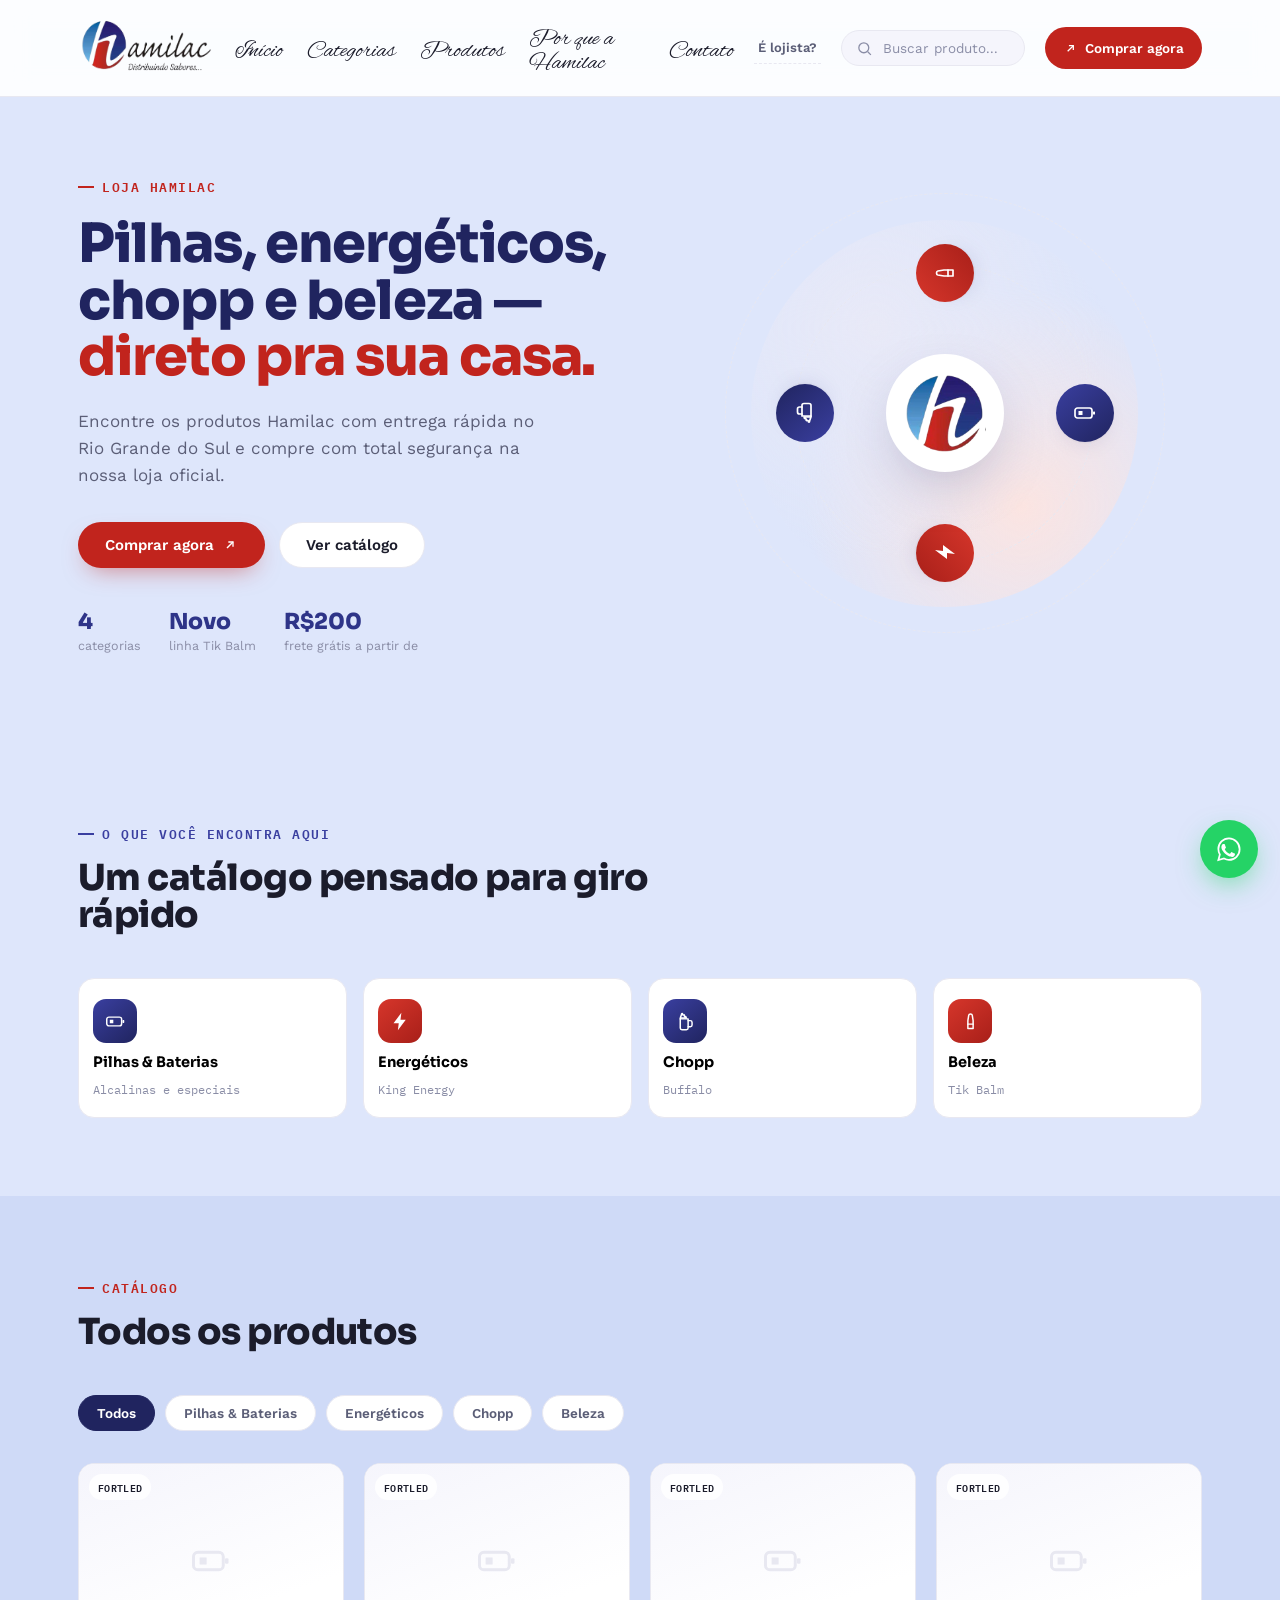
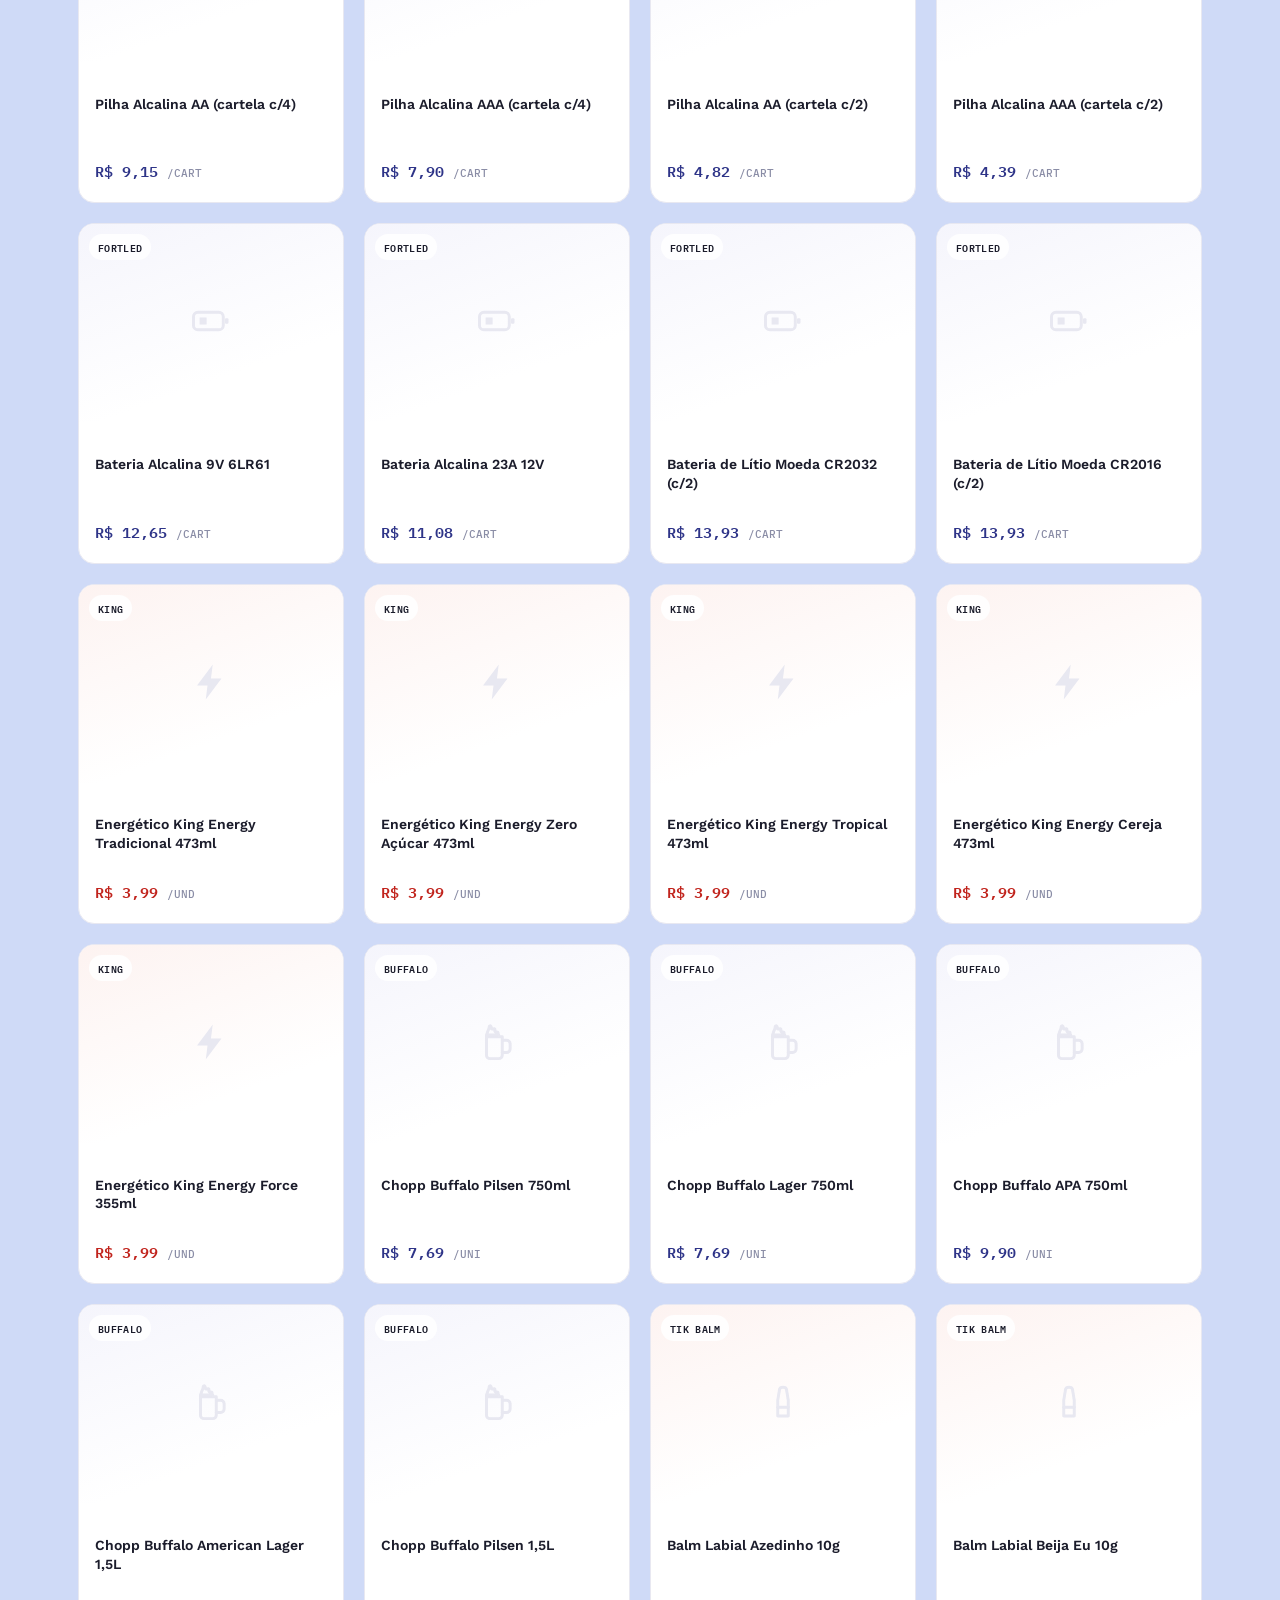
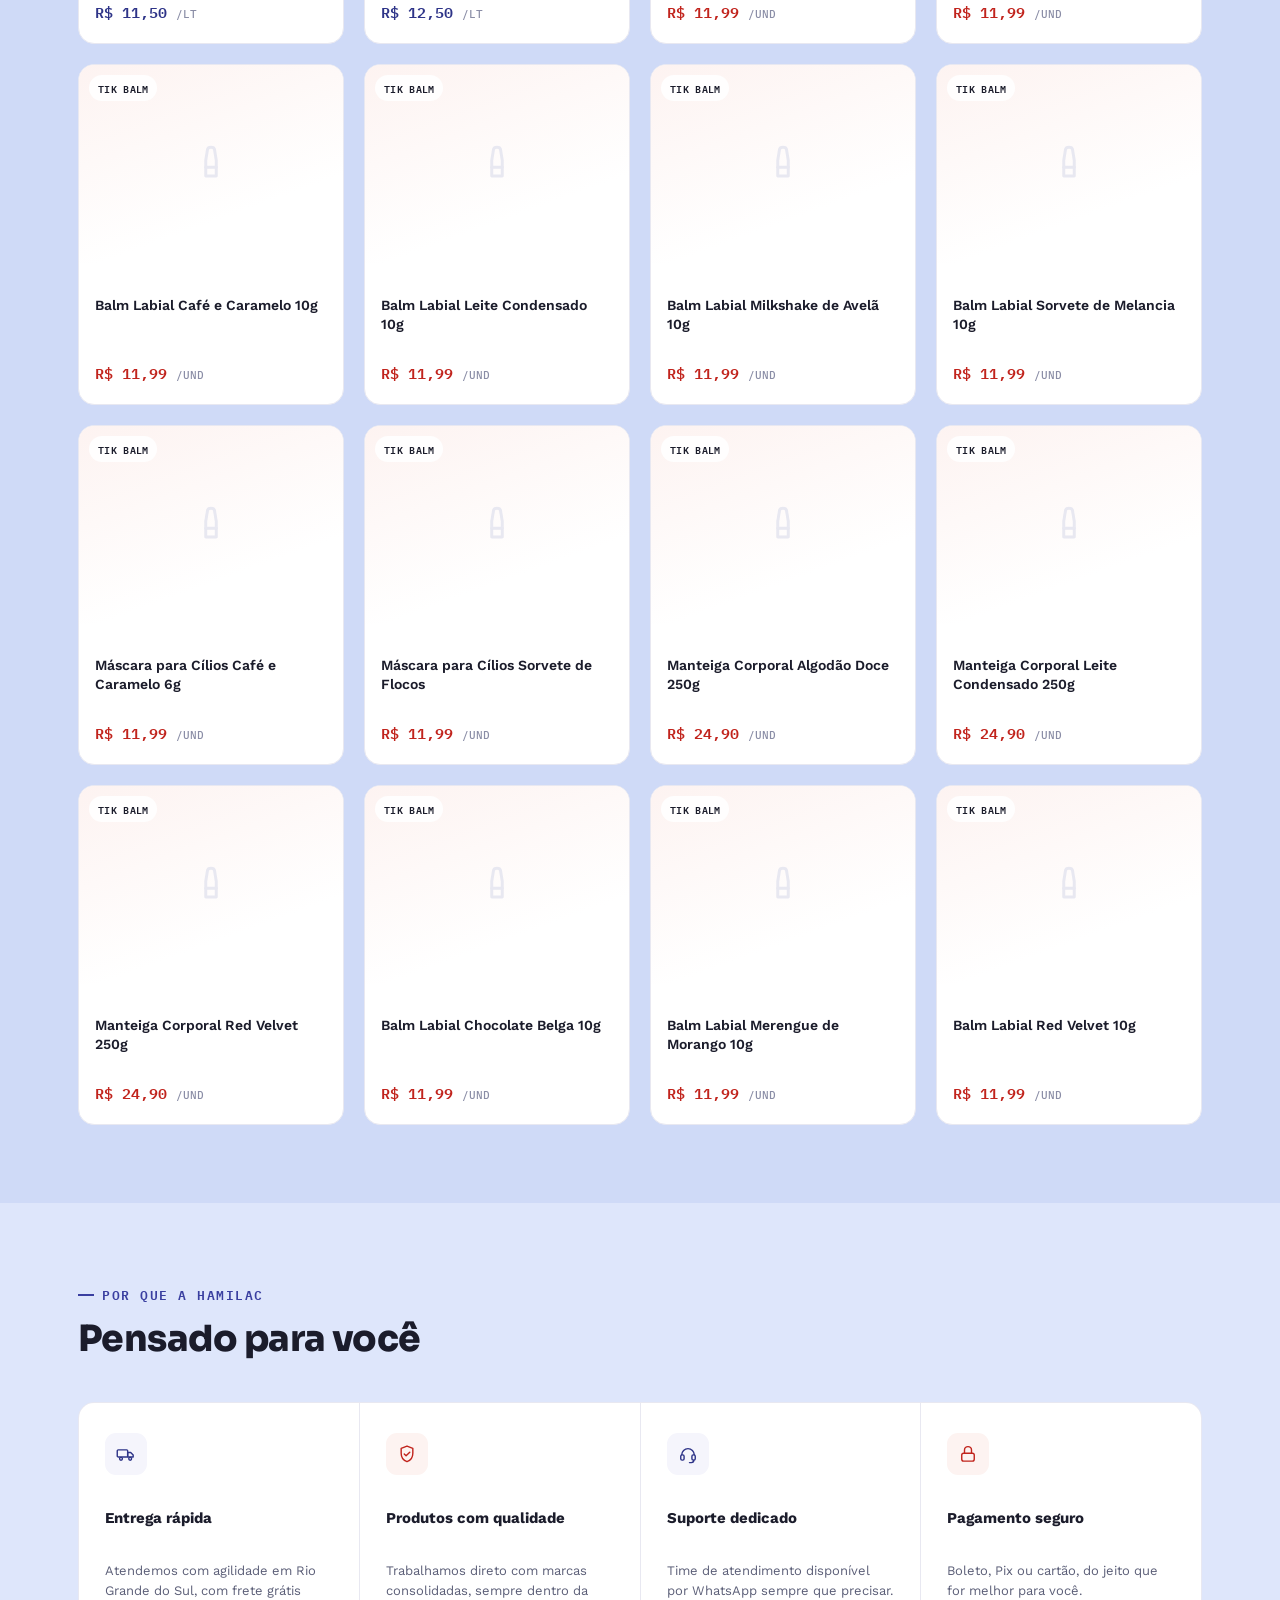
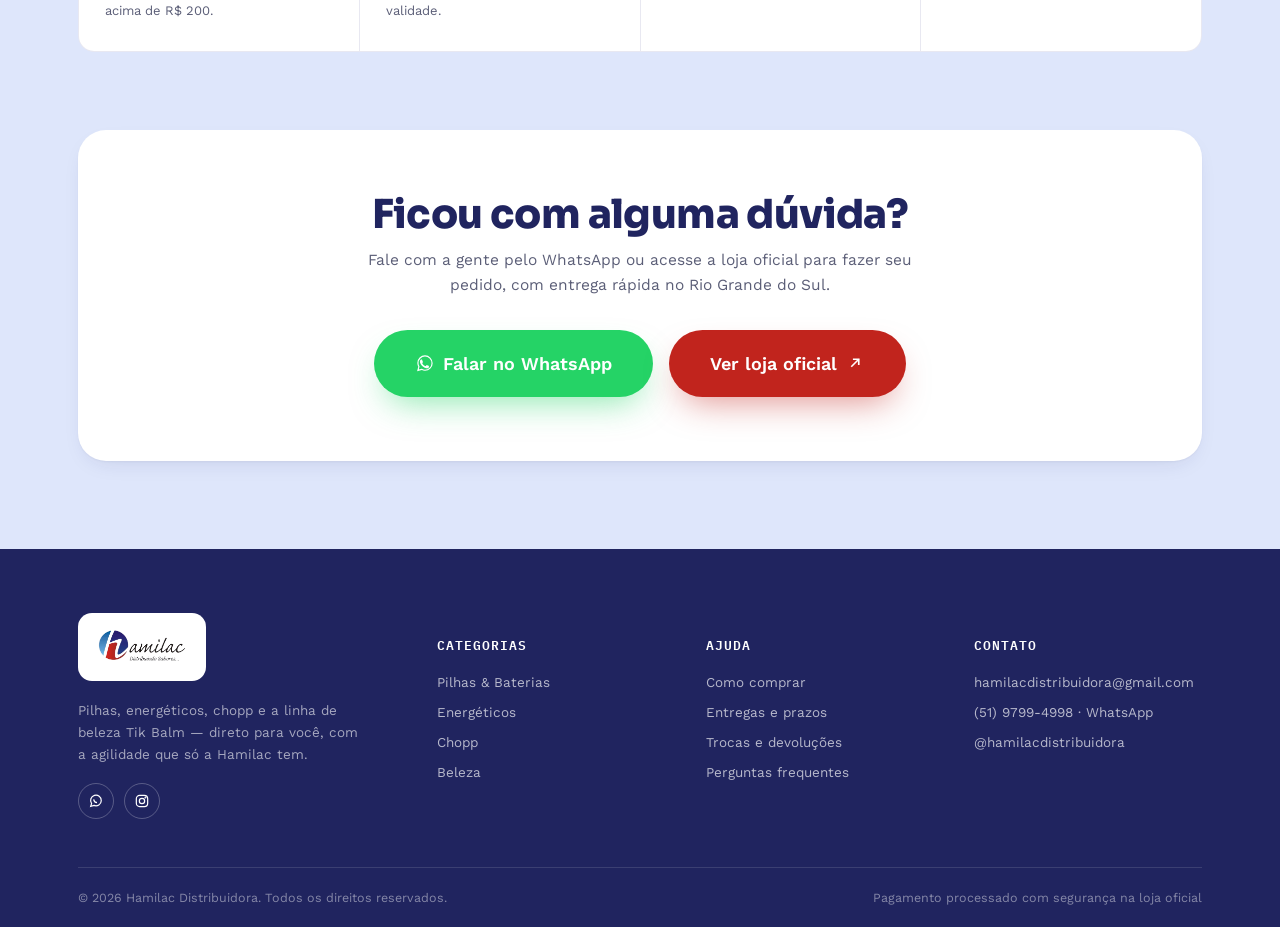
==== cliente.html @ 35d3aaf1 "divisor de águas" ====
<!DOCTYPE html>
<html lang="pt-BR">
<head>
<meta charset="UTF-8">
<meta name="viewport" content="width=device-width, initial-scale=1.0">
<title>Hamilac — Compre direto | Distribuindo Sabores</title>
<meta name="description" content="Hamilac — pilhas, energéticos, chopp e a linha de beleza Tik Balm. Compre direto na nossa loja oficial, com entrega no Rio Grande do Sul.">
<link rel="icon" href="assets/favicon.png" type="image/png">
<link rel="preconnect" href="https://fonts.googleapis.com">
<link rel="preconnect" href="https://fonts.gstatic.com" crossorigin>
<link href="https://fonts.googleapis.com/css2?family=Alex+Brush&family=Sora:wght@500;600;700;800&family=Work+Sans:wght@400;500;600&family=IBM+Plex+Mono:wght@500;600&display=swap" rel="stylesheet">
<link rel="stylesheet" href="styles.css">
<script>window.HAMILAC_MODE = 'b2c';</script>
</head>
<body>

<header class="site">
  <div class="wrap nav">
    <a href="index.html" class="brand">
      <img src="assets/logo-full.png" alt="Hamilac — Distribuindo Sabores">
    </a>
    <nav class="nav-links" aria-label="Navegação principal">
      <a href="#inicio">Início</a>
      <a href="#categorias">Categorias</a>
      <a href="#produtos">Produtos</a>
      <a href="#vantagens">Por que a Hamilac</a>
      <a href="#contato">Contato</a>
    </nav>
    <a href="empresa.html" class="cross-link">É lojista?</a>
    <label class="nav-search">
      <svg viewBox="0 0 24 24" fill="none" stroke="currentColor" stroke-width="1.8"><circle cx="11" cy="11" r="7"/><line x1="21" y1="21" x2="16.6" y2="16.6"/></svg>
      <input id="searchInput" type="text" placeholder="Buscar produto...">
    </label>
    <a href="#" target="_blank" rel="noopener" class="store-link js-store-link" title="Comprar na loja oficial">
      <svg viewBox="0 0 24 24" fill="none" stroke="currentColor" stroke-width="2"><path d="M7.5 16.5 16.5 7.5"/><path d="M9.5 7.5h7v7"/></svg>
      <span class="store-link-text">Comprar agora</span>
    </a>
    <button class="icon-btn menu-toggle" id="menuBtn" aria-label="Abrir menu">
      <svg viewBox="0 0 24 24" fill="none" stroke="currentColor" stroke-width="1.8"><line x1="3" y1="6" x2="21" y2="6"/><line x1="3" y1="12" x2="21" y2="12"/><line x1="3" y1="18" x2="21" y2="18"/></svg>
    </button>
  </div>
</header>

<div class="mobile-panel" id="mobilePanel">
  <div class="top">
    <span style="font-family:'Sora';font-weight:800;font-size:19px;">Menu</span>
    <button class="icon-btn" id="mobileClose" aria-label="Fechar menu">
      <svg viewBox="0 0 24 24" fill="none" stroke="currentColor" stroke-width="1.8"><line x1="5" y1="5" x2="19" y2="19"/><line x1="19" y1="5" x2="5" y2="19"/></svg>
    </button>
  </div>
  <a href="#inicio">Início</a>
  <a href="#categorias">Categorias</a>
  <a href="#produtos">Produtos</a>
  <a href="#vantagens">Por que a Hamilac</a>
  <a href="#contato">Contato</a>
  <a href="empresa.html" style="color:var(--blue-700);">É lojista? Ver condições</a>
  <a href="#" target="_blank" rel="noopener" class="js-store-link btn btn--primary" style="margin-top:20px;">Comprar na loja oficial</a>
</div>

<main>
  <section class="hero" id="inicio">
    <div class="wrap">
      <div>
        <span class="eyebrow eyebrow--red">LOJA HAMILAC</span>
        <h1>Pilhas, energéticos, chopp e beleza — <em>direto pra sua casa.</em></h1>
        <p class="lede">Encontre os produtos Hamilac com entrega rápida no Rio Grande do Sul e compre com total segurança na nossa loja oficial.</p>
        <div class="hero-ctas">
          <a href="#" target="_blank" rel="noopener" class="btn btn--primary js-store-link">
            Comprar agora
            <svg viewBox="0 0 24 24" fill="none" stroke="currentColor" stroke-width="2"><path d="M7.5 16.5 16.5 7.5"/><path d="M9.5 7.5h7v7"/></svg>
          </a>
          <a href="#produtos" class="btn btn--ghost">Ver catálogo</a>
        </div>
        <div class="hero-stats">
          <div class="hero-stat"><b>4</b><span>categorias</span></div>
          <div class="hero-stat"><b>Novo</b><span>linha Tik Balm</span></div>
          <div class="hero-stat"><b>R$200</b><span>frete grátis a partir de</span></div>
        </div>
      </div>
      <div class="orbit-wrap" aria-hidden="true">
        <div class="orbit-bg"></div>
        <div class="orbit-ring"></div>
        <div class="orbit-ring orbit-ring--in"></div>
        <div id="orbitItems"></div>
        <div class="orbit-center"><img src="assets/logo-icon.png" alt=""></div>
      </div>
    </div>
  </section>

  <section class="section" id="categorias">
    <div class="wrap">
      <div class="section-head">
        <span class="eyebrow eyebrow--blue">O QUE VOCÊ ENCONTRA AQUI</span>
        <h2>Um catálogo pensado para giro rápido</h2>
      </div>
      <div class="cat-grid" id="catGrid"></div>
    </div>
  </section>

  <section class="section section--tint" id="produtos">
    <div class="wrap">
      <div class="section-head">
        <span class="eyebrow eyebrow--red">CATÁLOGO</span>
        <h2>Todos os produtos</h2>
      </div>
      <div class="filters" id="filters"></div>
      <div class="prod-grid" id="prodGrid"></div>
    </div>
  </section>

  <section class="section" id="vantagens">
    <div class="wrap">
      <div class="section-head">
        <span class="eyebrow eyebrow--blue">POR QUE A HAMILAC</span>
        <h2>Pensado para você</h2>
      </div>
      <div class="value-grid" id="valueGrid"></div>
    </div>
  </section>

  <section class="section" style="padding-top:0;">
    <div class="wrap">
      <div class="news">
        <div class="news-text">
          <h2>Ficou com alguma dúvida?</h2>
          <p>Fale com a gente pelo WhatsApp ou acesse a loja oficial para fazer seu pedido, com entrega rápida no Rio Grande do Sul.</p>
        </div>
        <div class="news-ctas">
          <a href="#" target="_blank" rel="noopener" class="btn btn--whatsapp btn--xl js-whatsapp-link">
            <svg viewBox="0 0 24 24" fill="none"><path d="M8.7 8.4c-.2-.5-.4-.5-.6-.5h-.5c-.2 0-.5.1-.7.3-.3.3-1 .9-1 2.3 0 1.4 1 2.7 1.1 2.9.1.2 1.9 3 4.6 4.2 2.3.9 2.7.7 3.2.7.5 0 1.6-.6 1.8-1.3.2-.6.2-1.2.1-1.3-.1-.1-.2-.2-.5-.3-.3-.1-1.6-.8-1.8-.9-.2-.1-.4-.1-.6.1-.2.3-.7.9-.8 1-.2.2-.3.2-.6.1-.3-.1-1.1-.4-2.2-1.4-.8-.7-1.3-1.6-1.5-1.9-.1-.3 0-.4.1-.5l.4-.5c.1-.2.2-.3.3-.4.1-.2.1-.3 0-.5-.1-.1-.6-1.4-.8-1.9Z" fill="#fff"/><path d="M12 3.5C7.3 3.5 3.5 7.3 3.5 12c0 1.6.4 3.1 1.2 4.4l-1.2 4.4 4.5-1.2c1.3.7 2.7 1.1 4 1.1 4.7 0 8.5-3.8 8.5-8.5S16.7 3.5 12 3.5Z" fill="none" stroke="#fff" stroke-width="1.4"/></svg>
            Falar no WhatsApp
          </a>
          <a href="#" target="_blank" rel="noopener" class="btn btn--primary btn--xl js-store-link">
            Ver loja oficial
            <svg viewBox="0 0 24 24" fill="none" stroke="currentColor" stroke-width="2"><path d="M7.5 16.5 16.5 7.5"/><path d="M9.5 7.5h7v7"/></svg>
          </a>
        </div>
      </div>
    </div>
  </section>
</main>

<footer class="site" id="contato">
  <div class="wrap">
    <div class="foot-grid">
      <div>
        <div class="foot-brand">
          <img src="assets/logo-full.png" alt="Hamilac — Distribuindo Sabores">
        </div>
        <p>Pilhas, energéticos, chopp e a linha de beleza Tik Balm — direto para você, com a agilidade que só a Hamilac tem.</p>
        <div class="foot-social">
          <a href="#" target="_blank" rel="noopener" class="js-whatsapp-link" aria-label="WhatsApp"><svg viewBox="0 0 24 24" fill="none" stroke="currentColor" stroke-width="1.8"><path d="M4 20l1.4-4.2A8 8 0 1 1 9 18.6L4 20Z"/><path d="M8.5 9.5c.3 2.6 2.4 4.7 5 5"/></svg></a>
          <a href="https://www.instagram.com/hamilacdistribuidora/" target="_blank" rel="noopener" aria-label="Instagram"><svg viewBox="0 0 24 24" fill="none" stroke="currentColor" stroke-width="1.8"><rect x="3.5" y="3.5" width="17" height="17" rx="5"/><circle cx="12" cy="12" r="4"/><circle cx="17.2" cy="6.8" r=".6" fill="currentColor"/></svg></a>
        </div>
      </div>
      <div class="foot-col">
        <h5>Categorias</h5>
        <ul id="footCats"></ul>
      </div>
      <div class="foot-col">
        <h5>Ajuda</h5>
        <ul>
          <li><a href="#">Como comprar</a></li>
          <li><a href="#">Entregas e prazos</a></li>
          <li><a href="#">Trocas e devoluções</a></li>
          <li><a href="#">Perguntas frequentes</a></li>
        </ul>
      </div>
      <div class="foot-col">
        <h5>Contato</h5>
        <ul>
          <li><a href="mailto:hamilacdistribuidora@gmail.com">hamilacdistribuidora@gmail.com</a></li>
          <li><a href="#" target="_blank" rel="noopener" class="js-whatsapp-link">(51) 9799-4998 · WhatsApp</a></li>
          <li><a href="https://www.instagram.com/hamilacdistribuidora/" target="_blank" rel="noopener">@hamilacdistribuidora</a></li>
        </ul>
      </div>
    </div>
    <div class="foot-bottom">
      <span>© 2026 Hamilac Distribuidora. Todos os direitos reservados.</span>
      <span>Pagamento processado com segurança na loja oficial</span>
    </div>
  </div>
</footer>

<a href="#" target="_blank" rel="noopener" class="wa-float js-whatsapp-link" aria-label="Falar no WhatsApp">
  <svg viewBox="0 0 24 24" fill="none">
    <path d="M8.7 8.4c-.2-.5-.4-.5-.6-.5h-.5c-.2 0-.5.1-.7.3-.3.3-1 .9-1 2.3 0 1.4 1 2.7 1.1 2.9.1.2 1.9 3 4.6 4.2 2.3.9 2.7.7 3.2.7.5 0 1.6-.6 1.8-1.3.2-.6.2-1.2.1-1.3-.1-.1-.2-.2-.5-.3-.3-.1-1.6-.8-1.8-.9-.2-.1-.4-.1-.6.1-.2.3-.7.9-.8 1-.2.2-.3.2-.6.1-.3-.1-1.1-.4-2.2-1.4-.8-.7-1.3-1.6-1.5-1.9-.1-.3 0-.4.1-.5l.4-.5c.1-.2.2-.3.3-.4.1-.2.1-.3 0-.5-.1-.1-.6-1.4-.8-1.9Z" fill="#fff"/>
    <path d="M12 3.5C7.3 3.5 3.5 7.3 3.5 12c0 1.6.4 3.1 1.2 4.4l-1.2 4.4 4.5-1.2c1.3.7 2.7 1.1 4 1.1 4.7 0 8.5-3.8 8.5-8.5S16.7 3.5 12 3.5Z" fill="none" stroke="#fff" stroke-width="1.4"/>
  </svg>
</a>

<script src="script.js" defer></script>
</body>
</html>
---- styles.css ----
:root{
  --blue-900:#20245F;
  --blue-700:#2E3488;
  --blue-600:#3A3FA0;
  --blue-500:#4C51B6;
  --blue-100:#E8E9F7;
  --blue-050:#F5F5FC;
  --red-700:#A81F19;
  --red-600:#C1241D;
  --red-500:#D6362B;
  --red-100:#FBE4E1;
  --red-050:#FDF3F1;
  --ink:#1B1C2B;
  --ink-soft:#5B5E77;
  --ink-faint:#8A8DA6;
  --paper:#FFFFFF;
  --paper-soft:#FBFBFE;
  --page-bg:#DEE6FB;
  --page-bg-deep:#CFDAF7;
  --line:#E8E8F1;
  --radius-s:10px;
  --radius-m:16px;
  --radius-l:28px;
  --shadow-card:0 1px 2px rgba(27,28,43,.04), 0 8px 24px -12px rgba(32,36,95,.18);
  --shadow-pop:0 20px 60px -20px rgba(32,36,95,.35);
  --ease:cubic-bezier(.2,.7,.2,1);
}

*{box-sizing:border-box;}
html{scroll-behavior:smooth;}
body{
  margin:0;
  font-family:'Work Sans',system-ui,sans-serif;
  color:var(--ink);
  background:var(--page-bg);
  -webkit-font-smoothing:antialiased;
}
img{max-width:100%;display:block;}
a{color:inherit;text-decoration:none;}
button{font-family:inherit;cursor:pointer;}
ul{margin:0;padding:0;list-style:none;}
h1,h2,h3{font-family:'Sora',system-ui,sans-serif;margin:0;line-height:1.05;}
p{margin:0;}
.mono{font-family:'IBM Plex Mono',monospace;}

/* Tamanho padrão para QUALQUER svg solto que não tenha regra própria mais específica.
   Isso evita o bug de ícone "gigante" quando um svg não define width/height. */
svg{width:20px;height:20px;}

:focus-visible{outline:2.5px solid var(--blue-600);outline-offset:3px;}

.wrap{max-width:1180px;margin:0 auto;padding:0 28px;}
.eyebrow{
  font-family:'IBM Plex Mono',monospace;
  font-size:12.5px;
  font-weight:600;
  letter-spacing:.12em;
  text-transform:uppercase;
  display:inline-flex;
  align-items:center;
  gap:8px;
}
.eyebrow::before{content:"";width:16px;height:2px;background:currentColor;display:inline-block;}
.eyebrow--blue{color:var(--blue-600);}
.eyebrow--red{color:var(--red-600);}

.btn{
  display:inline-flex;align-items:center;justify-content:center;gap:8px;
  border-radius:999px;border:1.5px solid transparent;
  padding:13px 26px;font-weight:600;font-size:15px;
  transition:transform .18s var(--ease), box-shadow .18s var(--ease), background .18s var(--ease), border-color .18s var(--ease);
  white-space:nowrap;
}
.btn svg{width:16px;height:16px;flex:none;}
.btn:active{transform:scale(.97);}
.btn--primary{background:var(--red-600);color:#fff;box-shadow:0 10px 24px -10px rgba(193,36,29,.55);}
.btn--primary:hover{background:var(--red-700);box-shadow:0 14px 28px -10px rgba(193,36,29,.6);}
.btn--ghost{border-color:var(--line);color:var(--ink);background:var(--paper);}
.btn--ghost:hover{border-color:var(--blue-500);color:var(--blue-700);}
.btn--block{width:100%;}
.btn--sm{padding:9px 16px;font-size:13.5px;}

/* ---------- HEADER ---------- */
header.site{
  position:sticky;top:0;z-index:60;
  background:rgba(255,255,255,.9);
  backdrop-filter:saturate(180%) blur(14px);
  border-bottom:1px solid var(--line);
}
.nav{display:flex;align-items:center;gap:20px;height:96px;}
.brand{display:flex;align-items:center;margin-right:auto;}
.brand img{height:72px;width:auto;display:block;}
.nav-links{display:flex;align-items:center;gap:24px;}
.nav-links a{
  font-family:'Alex Brush','Sora',cursive;
  font-size:24px;
  font-weight:400;
  color:var(--ink);
  transition:color .15s;
  line-height:1;
  padding-top:6px; /* compensa o espaço visual do script no topo */
}
.nav-links a:hover{color:var(--red-600);}
.nav-search{
  display:flex;align-items:center;gap:8px;
  background:var(--blue-050);border:1px solid var(--line);
  border-radius:999px;padding:8px 14px;width:200px;
}
.nav-search input{
  border:none;background:transparent;outline:none;font-size:13.5px;width:100%;
  font-family:'Work Sans';color:var(--ink);
}
.nav-search input::placeholder{color:var(--ink-faint);}
.nav-search svg{width:17px;height:17px;flex:none;color:var(--ink-faint);}
.icon-btn{
  position:relative;width:42px;height:42px;border-radius:50%;
  display:flex;align-items:center;justify-content:center;
  background:transparent;border:1.5px solid var(--line);color:var(--ink);
  transition:border-color .15s, color .15s;flex:none;
}
.icon-btn:hover{border-color:var(--red-500);color:var(--red-600);}
.icon-btn svg{width:18px;height:18px;}
.menu-toggle{display:none;}

.store-link{
  display:inline-flex;align-items:center;gap:7px;
  background:var(--red-600);color:#fff;border-radius:999px;
  padding:0 18px;height:42px;font-size:13.5px;font-weight:600;white-space:nowrap;
  transition:background .15s, transform .15s;flex:none;
}
.store-link:hover{background:var(--red-700);transform:translateY(-1px);}
.store-link svg{width:15px;height:15px;flex:none;}
.store-link--wa{background:#25D366;}
.store-link--wa:hover{background:#20BD5C;}

.cross-link{
  font-size:13px;font-weight:600;color:var(--ink-soft);
  white-space:nowrap;padding:8px 4px;border-bottom:1.5px dashed var(--line);
  transition:color .15s, border-color .15s;flex:none;
}
.cross-link:hover{color:var(--blue-700);border-color:var(--blue-500);}

/* ---------- HERO ---------- */
.hero{padding:76px 0 88px;overflow:hidden;position:relative;}
.hero .wrap{display:grid;grid-template-columns:1.05fr .95fr;gap:40px;align-items:center;}
.hero h1{font-size:clamp(34px,4.4vw,54px);font-weight:800;letter-spacing:-.02em;margin:18px 0 22px;color:var(--blue-900);}
.hero h1 em{font-style:normal;color:var(--red-600);}
.hero p.lede{font-size:17px;line-height:1.6;color:var(--ink-soft);max-width:480px;margin-bottom:32px;}
.hero-ctas{display:flex;gap:14px;flex-wrap:wrap;margin-bottom:40px;}
.hero-stats{display:flex;gap:28px;flex-wrap:wrap;}
.hero-stat b{display:block;font-family:'Sora';font-size:22px;font-weight:800;color:var(--blue-700);}
.hero-stat span{font-size:12.5px;color:var(--ink-faint);}

/* orbit visual */
.orbit-wrap{position:relative;width:100%;aspect-ratio:1/1;max-width:440px;margin:0 auto;}
.orbit-bg{
  position:absolute;inset:6%;border-radius:50%;
  background:radial-gradient(circle at 32% 28%, var(--blue-100), transparent 60%),
             radial-gradient(circle at 70% 74%, var(--red-100), transparent 55%);
}
.orbit-ring{position:absolute;inset:0;border-radius:50%;border:1.5px dashed var(--line);}
.orbit-ring--in{inset:16%;}
.orbit-center{
  position:absolute;top:50%;left:50%;width:118px;height:118px;
  transform:translate(-50%,-50%);
  background:#fff;border-radius:50%;
  display:flex;align-items:center;justify-content:center;
  box-shadow:var(--shadow-pop);
}
.orbit-center img{width:82px;height:82px;object-fit:contain;}
.orbit-item{
  position:absolute;top:50%;left:50%;width:0;height:0;
  animation-name:orbit-move;animation-timing-function:linear;animation-iteration-count:infinite;
}
.orbit-item .chip{
  position:absolute;top:0;left:0;transform:translate(-50%,-50%);
  width:58px;height:58px;border-radius:50%;
  display:flex;align-items:center;justify-content:center;
  box-shadow:var(--shadow-card);
}
.orbit-item .chip svg{width:24px;height:24px;}
@keyframes orbit-move{
  from{transform:rotate(0deg) translate(140px) rotate(0deg);}
  to{transform:rotate(360deg) translate(140px) rotate(-360deg);}
}

/* ---------- SECTION HEADS ---------- */
.section{padding:78px 0;}
.section-head{max-width:600px;margin-bottom:44px;}
.section-head h2{font-size:clamp(26px,3vw,36px);font-weight:800;letter-spacing:-.015em;margin-top:14px;color:var(--ink);}
.section--tint{background:var(--page-bg-deep);}

/* ---------- CATEGORIES ---------- */
.cat-grid{display:grid;grid-template-columns:repeat(4,1fr);gap:16px;}
.cat-card{
  border-radius:var(--radius-m);padding:20px 14px;
  display:flex;flex-direction:column;gap:12px;
  border:1px solid var(--line);background:#fff;
  transition:transform .2s var(--ease), box-shadow .2s var(--ease), border-color .2s;
  text-align:left;
}
.cat-card:hover{transform:translateY(-4px);box-shadow:var(--shadow-card);border-color:transparent;}
.cat-card .ic{
  width:44px;height:44px;border-radius:13px;
  display:flex;align-items:center;justify-content:center;color:#fff;
}
.cat-card .ic svg{width:21px;height:21px;}
.cat-card--blue .ic{background:linear-gradient(140deg,var(--blue-600),var(--blue-900));}
.cat-card--red .ic{background:linear-gradient(140deg,var(--red-500),var(--red-700));}
.cat-card h3{font-size:14.5px;font-weight:700;}
.cat-card p{font-size:12px;color:var(--ink-faint);font-family:'IBM Plex Mono';}

/* ---------- PRODUCTS ---------- */
.filters{display:flex;gap:10px;flex-wrap:wrap;margin-bottom:32px;}
.filter-btn{
  padding:9px 18px;border-radius:999px;border:1.5px solid var(--line);
  background:#fff;font-size:13.5px;font-weight:600;color:var(--ink-soft);
  transition:all .15s;
}
.filter-btn:hover{border-color:var(--blue-500);color:var(--blue-700);}
.filter-btn.active{background:var(--blue-900);border-color:var(--blue-900);color:#fff;}

.prod-grid{display:grid;grid-template-columns:repeat(4,1fr);gap:20px;}
.prod-card{
  border:1px solid var(--line);border-radius:var(--radius-m);overflow:hidden;background:#fff;
  display:flex;flex-direction:column;
  transition:transform .2s var(--ease), box-shadow .2s var(--ease);
}
.prod-card:hover{transform:translateY(-3px);box-shadow:var(--shadow-card);}
.prod-tile{
  aspect-ratio:4/3;position:relative;overflow:hidden;
  display:flex;align-items:center;justify-content:center;
}
.tile-blue{background:linear-gradient(160deg,var(--blue-050),#fff 70%);}
.tile-red{background:linear-gradient(160deg,var(--red-050),#fff 70%);}
.prod-tile-icon{color:var(--line);}
.prod-tile-icon svg{width:42px;height:42px;}
.prod-tile-photo{
  position:absolute;inset:0;width:100%;height:100%;
  object-fit:contain;padding:14px;
  mix-blend-mode:multiply;
}
.prod-tile .tag{
  position:absolute;top:10px;left:10px;z-index:2;background:rgba(255,255,255,.92);color:var(--ink);
  font-family:'IBM Plex Mono';font-size:10px;font-weight:600;letter-spacing:.03em;
  padding:4px 9px;border-radius:999px;text-transform:uppercase;
}

.prod-body{padding:14px 16px 18px;display:flex;flex-direction:column;gap:8px;flex:1;}
.prod-body h4{font-size:14px;font-weight:600;line-height:1.35;min-height:38px;}
.price{font-family:'IBM Plex Mono';font-weight:600;font-size:15px;margin-top:auto;}
.price small{font-weight:500;font-size:11px;color:var(--ink-faint);}
.price--blue{color:var(--blue-700);}
.price--red{color:var(--red-600);}

.prod-empty{grid-column:1/-1;text-align:center;padding:60px 20px;color:var(--ink-faint);font-size:14px;}

/* ---------- VALUE PROPS ---------- */
.value-grid{display:grid;grid-template-columns:repeat(4,1fr);gap:1px;background:var(--line);border:1px solid var(--line);border-radius:var(--radius-m);overflow:hidden;}
.value-item{background:#fff;padding:30px 26px;display:flex;flex-direction:column;gap:14px;}
.value-item .ic{width:42px;height:42px;border-radius:11px;background:var(--blue-050);color:var(--blue-700);display:flex;align-items:center;justify-content:center;}
.value-item:nth-child(2n) .ic{background:var(--red-050);color:var(--red-600);}
.value-item .ic svg{width:20px;height:20px;}
.value-item h4{font-size:15px;font-weight:700;}
.value-item p{font-size:13px;color:var(--ink-soft);line-height:1.55;}

/* ---------- NEWSLETTER ---------- */
.news{
  border-radius:var(--radius-l);
  background:#fff;
  box-shadow:var(--shadow-card);
  padding:64px 40px;color:var(--ink);
  display:flex;flex-direction:column;align-items:center;justify-content:center;gap:32px;
  text-align:center;
  position:relative;overflow:hidden;
}
.news-text{max-width:560px;}
.news h2{font-size:clamp(28px,3.4vw,40px);font-weight:800;margin-bottom:12px;letter-spacing:-.015em;color:var(--blue-900);}
.news p{color:var(--ink-soft);font-size:15.5px;line-height:1.6;}
.news-ctas{display:flex;gap:16px;flex-wrap:wrap;justify-content:center;}
.btn--xl{padding:22px 40px;font-size:18px;border-radius:999px;}
.btn--xl svg{width:20px;height:20px;}
.btn--primary.btn--xl{box-shadow:0 16px 34px -12px rgba(193,36,29,.5);}
.btn--whatsapp{background:#25D366;color:#fff;box-shadow:0 16px 34px -12px rgba(37,211,102,.55);}
.btn--whatsapp:hover{background:#20BD5C;}


/* ---------- FOOTER ---------- */
footer.site{background:var(--blue-900);color:rgba(255,255,255,.7);padding:64px 0 0;margin-top:10px;}
.foot-grid{display:grid;grid-template-columns:1.4fr 1fr 1fr 1fr;gap:40px;padding-bottom:48px;border-bottom:1px solid rgba(255,255,255,.12);}
.foot-brand{
  display:inline-flex;align-items:center;margin-bottom:18px;
  background:#fff;border-radius:14px;padding:12px 18px;
}
.foot-brand img{height:44px;width:auto;}
.foot-grid p{font-size:13.5px;line-height:1.65;max-width:280px;color:rgba(255,255,255,.6);}
.foot-col h5{color:#fff;font-size:12.5px;font-weight:600;letter-spacing:.08em;text-transform:uppercase;font-family:'IBM Plex Mono';margin-bottom:16px;}
.foot-col li{margin-bottom:11px;}
.foot-col a{font-size:13.5px;color:rgba(255,255,255,.68);transition:color .15s;}
.foot-col a:hover{color:#fff;}
.foot-social{display:flex;gap:10px;margin-top:18px;}
.foot-social a{
  width:36px;height:36px;border-radius:50%;border:1px solid rgba(255,255,255,.25);
  display:flex;align-items:center;justify-content:center;color:#fff;transition:background .15s;
}
.foot-social a:hover{background:rgba(255,255,255,.14);}
.foot-social svg{width:16px;height:16px;}
.foot-bottom{display:flex;justify-content:space-between;align-items:center;padding:22px 0;font-size:12.5px;color:rgba(255,255,255,.45);flex-wrap:wrap;gap:10px;}
.foot-bottom a{color:rgba(255,255,255,.45);}

/* ---------- FLOATING WHATSAPP BUTTON ---------- */
.wa-float{
  position:fixed;right:22px;bottom:22px;z-index:70;
  width:58px;height:58px;border-radius:50%;
  background:#25D366;
  display:flex;align-items:center;justify-content:center;
  box-shadow:0 10px 28px -6px rgba(37,211,102,.6);
  transition:transform .2s var(--ease), box-shadow .2s var(--ease);
}
.wa-float:hover{transform:translateY(-3px) scale(1.05);box-shadow:0 14px 32px -6px rgba(37,211,102,.7);}
.wa-float svg{width:30px;height:30px;}
@media(prefers-reduced-motion:reduce){
  .wa-float{transition:none;}
}

/* ---------- MOBILE NAV ---------- */
.mobile-panel{
  position:fixed;inset:0;background:#fff;z-index:95;padding:24px 28px;
  transform:translateY(-100%);transition:transform .3s var(--ease);
  display:flex;flex-direction:column;gap:6px;
}
.mobile-panel.open{transform:translateY(0);}
.mobile-panel .top{display:flex;justify-content:space-between;align-items:center;margin-bottom:20px;}
.mobile-panel a{
  padding:14px 4px;border-bottom:1px solid var(--line);
  font-family:'Alex Brush','Sora',cursive;font-size:30px;font-weight:400;
}
.mobile-panel a.btn{font-family:'Work Sans';font-size:15px;border-bottom:none;}

@media(prefers-reduced-motion:reduce){
  *{animation-duration:0.001ms !important; animation-iteration-count:1 !important; transition-duration:0.001ms !important; scroll-behavior:auto !important;}
}

@media(max-width:1020px){
  .prod-grid{grid-template-columns:repeat(3,1fr);}
  .value-grid{grid-template-columns:repeat(2,1fr);}
  .hero .wrap{grid-template-columns:1fr;}
  .orbit-wrap{max-width:360px;}
  .nav-links,.nav-search,.cross-link{display:none;}
  .menu-toggle{display:flex;}
  .foot-grid{grid-template-columns:1fr 1fr;row-gap:36px;}
}
@media(max-width:560px){
  .store-link{width:42px;height:42px;padding:0;justify-content:center;border-radius:50%;}
  .store-link-text{display:none;}
  .brand img{height:54px;}
  .nav{height:82px;}
}
/* ---------- GATEWAY (index.html) ---------- */
.gateway{
  min-height:100vh;display:flex;flex-direction:column;align-items:center;justify-content:center;
  padding:48px 24px;text-align:center;gap:48px;
}
.gateway-brand img{height:64px;width:auto;margin:0 auto;}
.gateway-head h1{font-size:clamp(26px,3.4vw,38px);font-weight:800;color:var(--blue-900);letter-spacing:-.015em;margin-bottom:10px;}
.gateway-head p{font-size:15.5px;color:var(--ink-soft);}
.gateway-options{display:flex;gap:24px;flex-wrap:wrap;justify-content:center;max-width:820px;}
.gateway-card{
  width:340px;max-width:100%;background:#fff;border-radius:var(--radius-l);
  padding:40px 32px;box-shadow:var(--shadow-card);text-align:left;
  display:flex;flex-direction:column;gap:16px;
  border:1.5px solid transparent;
  transition:transform .2s var(--ease), box-shadow .2s var(--ease), border-color .2s;
}
.gateway-card:hover{transform:translateY(-6px);box-shadow:var(--shadow-pop);}
.gateway-card--empresa:hover{border-color:var(--blue-500);}
.gateway-card--cliente:hover{border-color:var(--red-500);}
.gateway-card .ic{
  width:52px;height:52px;border-radius:14px;color:#fff;
  display:flex;align-items:center;justify-content:center;
}
.gateway-card .ic svg{width:24px;height:24px;}
.gateway-card--empresa .ic{background:linear-gradient(140deg,var(--blue-600),var(--blue-900));}
.gateway-card--cliente .ic{background:linear-gradient(140deg,var(--red-500),var(--red-700));}
.gateway-card h2{font-size:21px;font-weight:800;color:var(--ink);}
.gateway-card p{font-size:14px;color:var(--ink-soft);line-height:1.55;}
.gateway-card .go{
  display:inline-flex;align-items:center;gap:6px;font-size:14px;font-weight:700;margin-top:4px;
}
.gateway-card--empresa .go{color:var(--blue-700);}
.gateway-card--cliente .go{color:var(--red-600);}
.gateway-card .go svg{width:15px;height:15px;transition:transform .2s var(--ease);}
.gateway-card:hover .go svg{transform:translateX(4px);}
.gateway-foot{font-size:12.5px;color:var(--ink-faint);}
.gateway-foot a{color:var(--blue-700);font-weight:600;}
@media(max-width:480px){
  .gateway{gap:36px;}
  .gateway-card{padding:32px 24px;}
}
@media(max-width:640px){
  .wrap{padding:0 20px;}
  .cat-grid{grid-template-columns:repeat(2,1fr);}
  .prod-grid{grid-template-columns:repeat(2,1fr);}
  .value-grid{grid-template-columns:1fr;}
  .news{padding:44px 24px;}
  .news-ctas{flex-direction:column;width:100%;}
  .btn--xl{width:100%;padding:20px 24px;font-size:16px;}
  .foot-grid{grid-template-columns:1fr;}
  .section{padding:56px 0;}
  .hero{padding:44px 0 60px;}
  .wa-float{right:16px;bottom:16px;width:52px;height:52px;}
  .wa-float svg{width:26px;height:26px;}
}
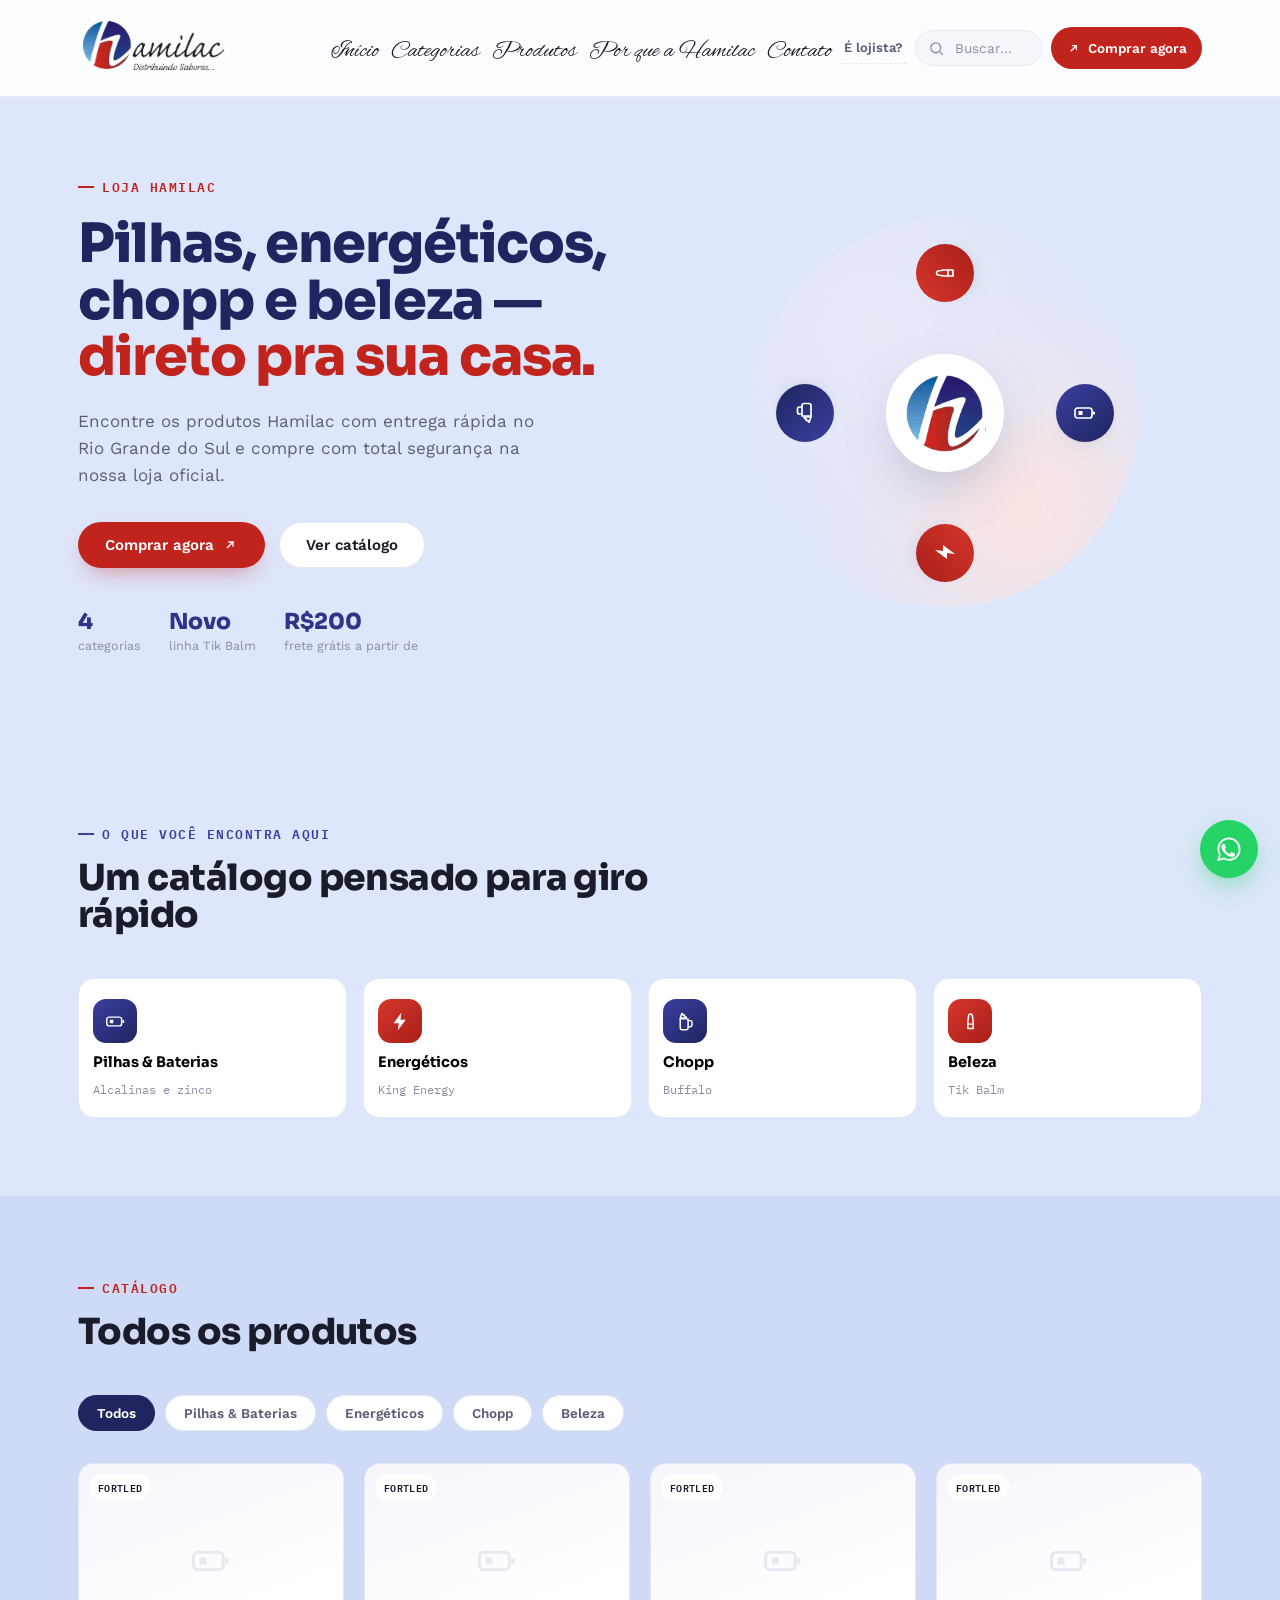
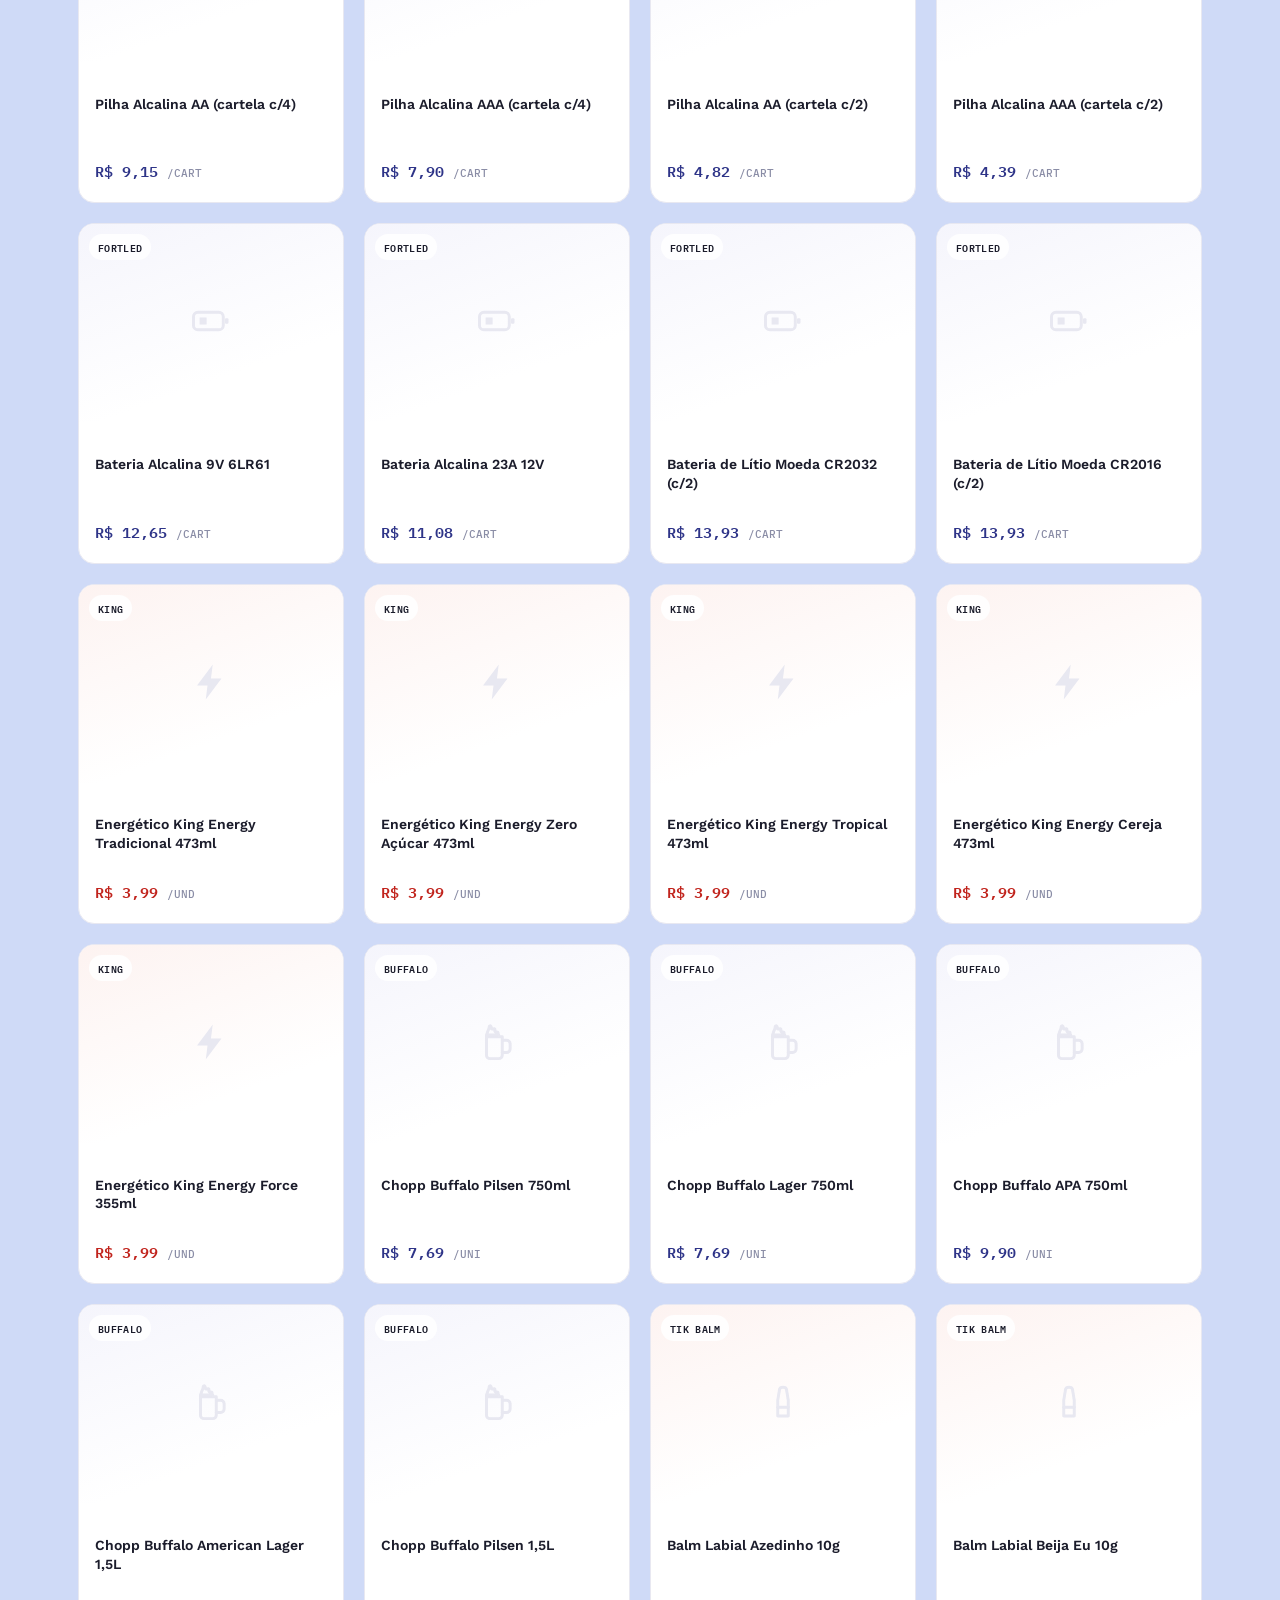
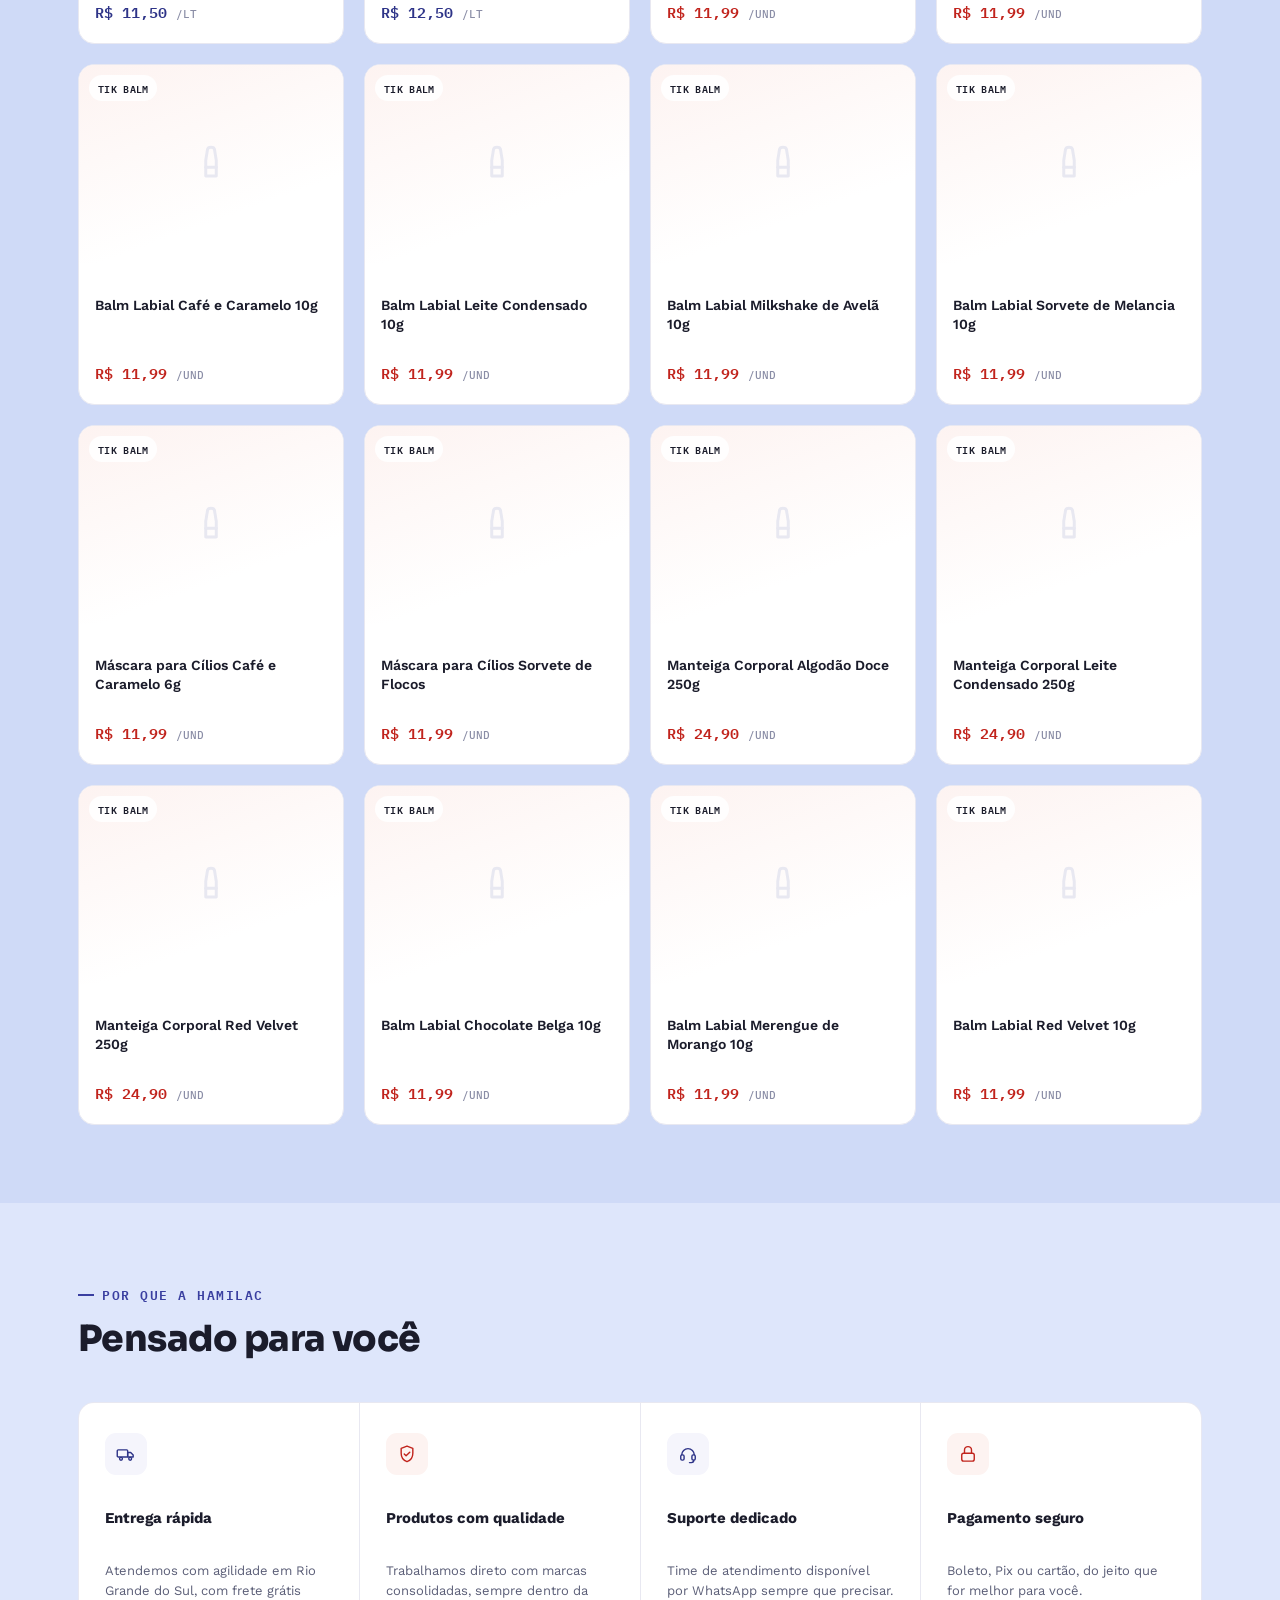
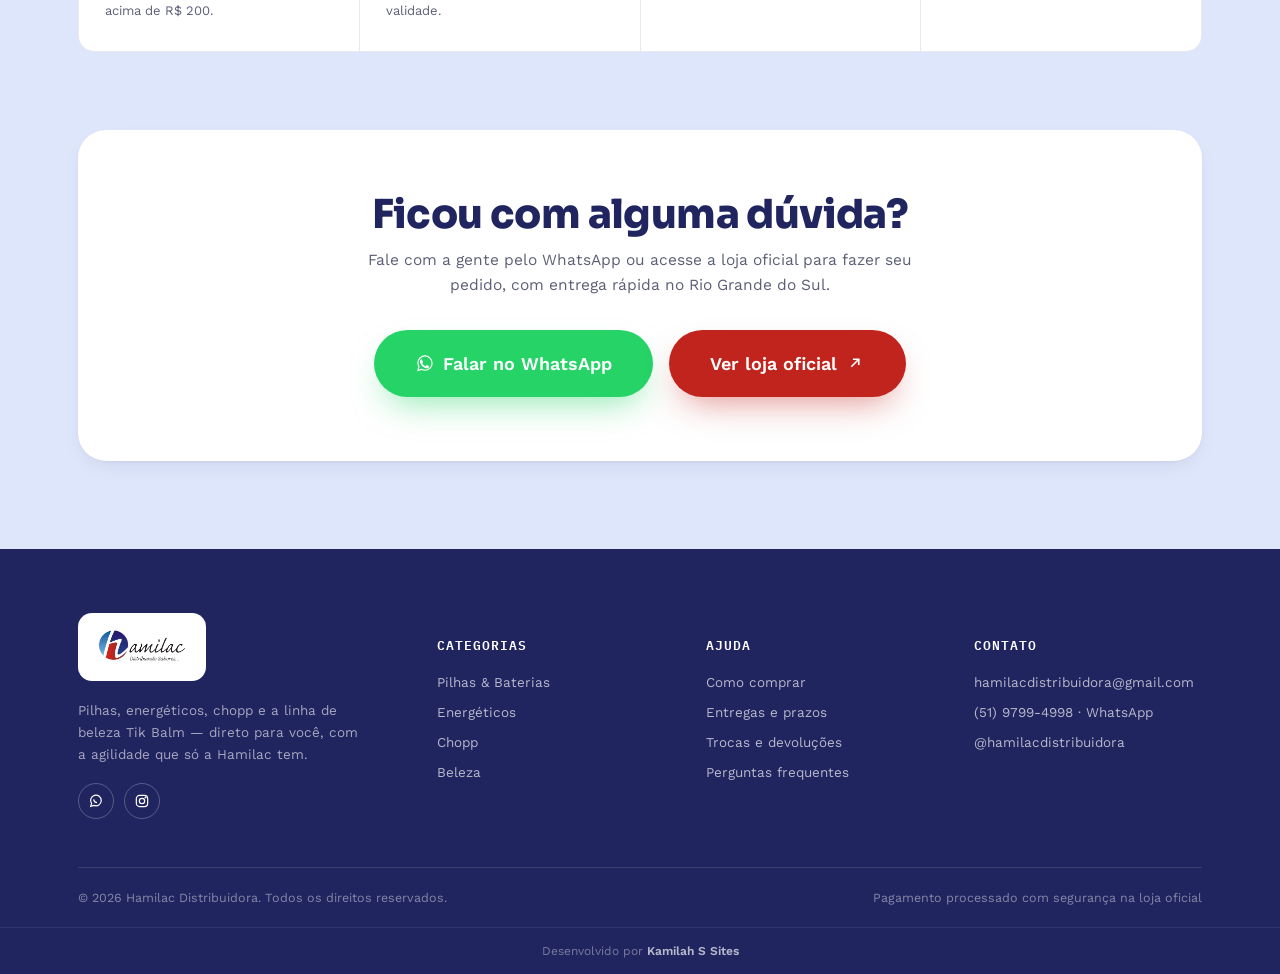
==== commit 2d2005dc: "melhorias" ====
--- a/cliente.html
+++ b/cliente.html
@@ -29,7 +29,7 @@
     <a href="empresa.html" class="cross-link">É lojista?</a>
     <label class="nav-search">
       <svg viewBox="0 0 24 24" fill="none" stroke="currentColor" stroke-width="1.8"><circle cx="11" cy="11" r="7"/><line x1="21" y1="21" x2="16.6" y2="16.6"/></svg>
-      <input id="searchInput" type="text" placeholder="Buscar produto...">
+      <input id="searchInput" type="text" placeholder="Buscar...">
     </label>
     <a href="#" target="_blank" rel="noopener" class="store-link js-store-link" title="Comprar na loja oficial">
       <svg viewBox="0 0 24 24" fill="none" stroke="currentColor" stroke-width="2"><path d="M7.5 16.5 16.5 7.5"/><path d="M9.5 7.5h7v7"/></svg>
@@ -180,6 +180,7 @@
       <span>Pagamento processado com segurança na loja oficial</span>
     </div>
   </div>
+  <div class="foot-credit">Desenvolvido por <b>Kamilah S Sites</b></div>
 </footer>
 
 <a href="#" target="_blank" rel="noopener" class="wa-float js-whatsapp-link" aria-label="Falar no WhatsApp">
--- a/styles.css
+++ b/styles.css
@@ -87,10 +87,10 @@
   backdrop-filter:saturate(180%) blur(14px);
   border-bottom:1px solid var(--line);
 }
-.nav{display:flex;align-items:center;gap:20px;height:96px;}
-.brand{display:flex;align-items:center;margin-right:auto;}
+.nav{display:flex;align-items:center;gap:8px;height:96px;}
+.brand{display:flex;align-items:center;margin-right:auto;flex:none;}
 .brand img{height:72px;width:auto;display:block;}
-.nav-links{display:flex;align-items:center;gap:24px;}
+.nav-links{display:flex;align-items:center;gap:12px;flex:none;}
 .nav-links a{
   font-family:'Alex Brush','Sora',cursive;
   font-size:24px;
@@ -99,12 +99,14 @@
   transition:color .15s;
   line-height:1;
   padding-top:6px; /* compensa o espaço visual do script no topo */
+  white-space:nowrap;
+  flex:none;
 }
 .nav-links a:hover{color:var(--red-600);}
 .nav-search{
   display:flex;align-items:center;gap:8px;
   background:var(--blue-050);border:1px solid var(--line);
-  border-radius:999px;padding:8px 14px;width:200px;
+  border-radius:999px;padding:8px 12px;width:128px;flex:none;
 }
 .nav-search input{
   border:none;background:transparent;outline:none;font-size:13.5px;width:100%;
@@ -125,7 +127,7 @@
 .store-link{
   display:inline-flex;align-items:center;gap:7px;
   background:var(--red-600);color:#fff;border-radius:999px;
-  padding:0 18px;height:42px;font-size:13.5px;font-weight:600;white-space:nowrap;
+  padding:0 15px;height:42px;font-size:13.5px;font-weight:600;white-space:nowrap;
   transition:background .15s, transform .15s;flex:none;
 }
 .store-link:hover{background:var(--red-700);transform:translateY(-1px);}
@@ -306,6 +308,12 @@
 .foot-social a:hover{background:rgba(255,255,255,.14);}
 .foot-social svg{width:16px;height:16px;}
 .foot-bottom{display:flex;justify-content:space-between;align-items:center;padding:22px 0;font-size:12.5px;color:rgba(255,255,255,.45);flex-wrap:wrap;gap:10px;}
+.foot-credit{
+  border-top:1px solid rgba(255,255,255,.08);
+  padding:16px 0;text-align:center;
+  font-size:12px;color:rgba(255,255,255,.4);
+}
+.foot-credit b{color:rgba(255,255,255,.68);font-weight:600;}
 .foot-bottom a{color:rgba(255,255,255,.45);}
 
 /* ---------- FLOATING WHATSAPP BUTTON ---------- */
@@ -341,7 +349,7 @@
   *{animation-duration:0.001ms !important; animation-iteration-count:1 !important; transition-duration:0.001ms !important; scroll-behavior:auto !important;}
 }
 
-@media(max-width:1020px){
+@media(max-width:1200px){
   .prod-grid{grid-template-columns:repeat(3,1fr);}
   .value-grid{grid-template-columns:repeat(2,1fr);}
   .hero .wrap{grid-template-columns:1fr;}
@@ -361,7 +369,7 @@
   min-height:100vh;display:flex;flex-direction:column;align-items:center;justify-content:center;
   padding:48px 24px;text-align:center;gap:48px;
 }
-.gateway-brand img{height:64px;width:auto;margin:0 auto;}
+.gateway-brand img{height:108px;width:auto;margin:0 auto;}
 .gateway-head h1{font-size:clamp(26px,3.4vw,38px);font-weight:800;color:var(--blue-900);letter-spacing:-.015em;margin-bottom:10px;}
 .gateway-head p{font-size:15.5px;color:var(--ink-soft);}
 .gateway-options{display:flex;gap:24px;flex-wrap:wrap;justify-content:center;max-width:820px;}
@@ -396,6 +404,7 @@
 @media(max-width:480px){
   .gateway{gap:36px;}
   .gateway-card{padding:32px 24px;}
+  .gateway-brand img{height:76px;}
 }
 @media(max-width:640px){
   .wrap{padding:0 20px;}
